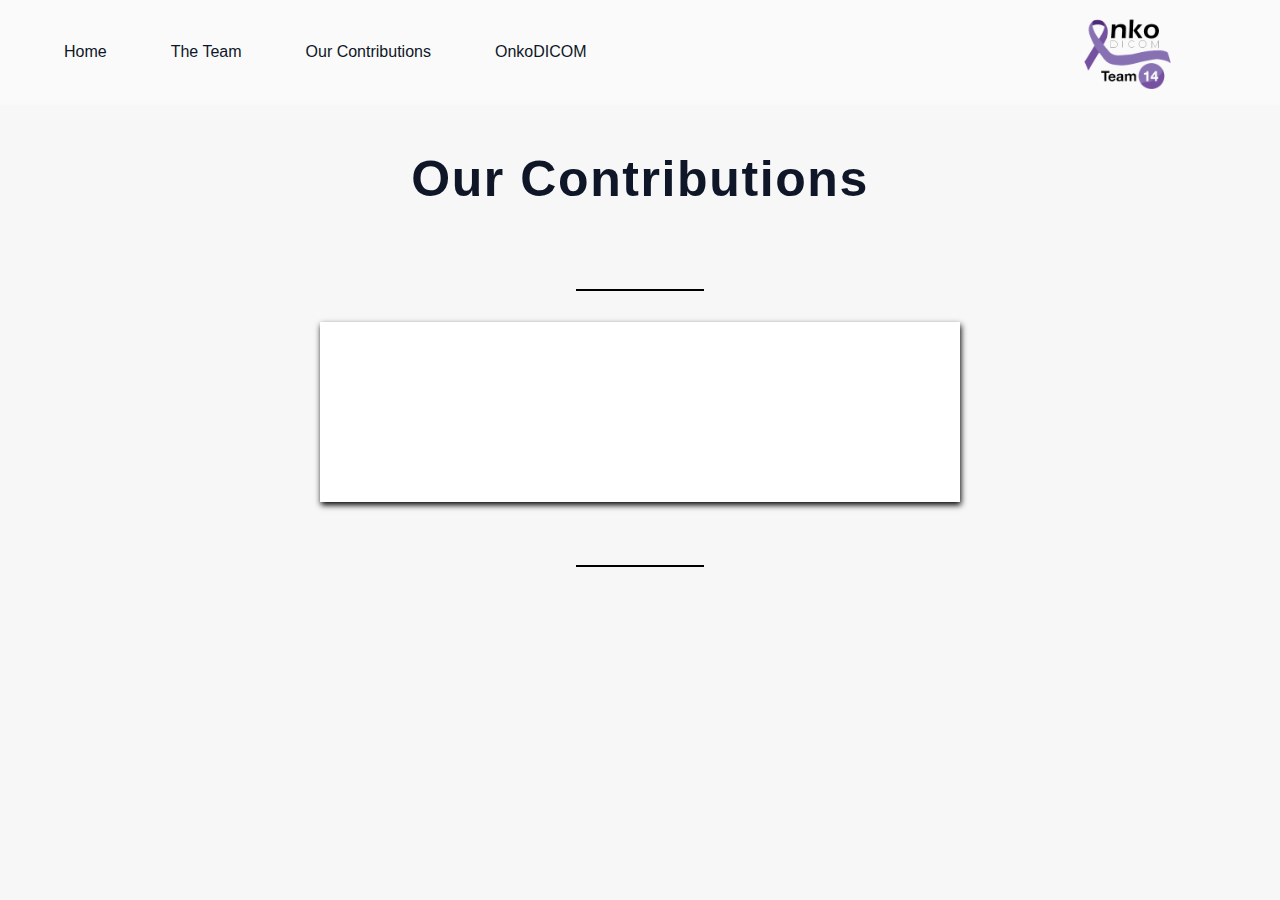
==== Contributions.html @ a9c03932 "fix" ====
<!DOCTYPE html>
<html lang="en">
<head>
    <meta charset="UTF-8">
    <meta name="viewport" content="width=device-width, initial-scale=1.0">
    <link rel="stylesheet" href="onko.css" type="text/css">

    <title>Onko Team 14</title>
</head>
<body>
    <nav class="nav-bar" id="nav">
        <img src="Assets/onkot14test.png" alt="#" class="logo">
        <ul class="links" id="link-list">
            <li><a class="link-view" href="index.html">Home</a></li>
            <li><a class="link-view" href="TheTeam.html">The Team</a></li>
            <li><a class="link-view" href="Contributions.html">Our Contributions</a></li>
            <li><a class="link-view" href="https://github.com/didymo/OnkoDICOM">OnkoDICOM</a></li>
            
        </ul>
    </nav>

    <section class="item-container">

        <h1 class=title>Our Contributions</h1>

        <div class="line"></div>

        <section class="contact-section">

            
        </section>

        <div class="line"></div>
    
    </section>
</body>
</html>
---- onko.css ----
/* initial zero settings*/
* {
    padding: 0;
    margin: 0;
    box-sizing: border-box;
    
}

body {
    background-color: #f7f7f7;
    font-family: 'Roboto', sans-serif;
}

li {
    list-style: none;
}

a {
    text-decoration: none;
}

/* outer most container for items outside navigation bar */

.item-container {
    display: flex;
    flex-direction: column;
    align-items: center;
    margin:auto;
}

/* titles, headings, fonts, buttons */

.title {
    color: #0e1627;
    text-align: center;
    margin-top: 5vh;
    margin-bottom: 4vh;
    font-size: 50px;
    letter-spacing: 0.1rem;
    font-weight: 900;
}

.subtitles {
    color: #0e1627;
    text-align: center;
    margin-bottom: 0.3vh;
    padding-top: 0.9vh;
}

.line {
    width: 10vw;
    height: 2px;
    margin-top: 5vh;
    margin-bottom: 1.5vh;
    background-color: black;
   } 

/* Top Nav construction*/ 

.link-view {
    text-decoration: none;
    display: inline-block;
    position: relative;
    z-index: auto;
}

.link-view:after {
    background: none repeat scroll 0 0 transparent;
    bottom: 0;
    content: "";
    display: block;
    height: 2px;
    left: 20%;
    position: absolute;
    background: #0e1627;
    transition: width 0.3s ease 0s, left 0.3s ease 0s;
    width: 0;
}


.link-view:hover:after {
    width: 37%;
    left: 0;
}

 .nav-bar {
        height: auto;
        position: sticky;
        display: flex;
        top: 0;
        flex-flow: nowrap;
        flex-direction: row-reverse;
        align-items: center;
        background-color: #fafafa;
        z-index: 900;
    }

    .header {
        justify-content: space-between;
        background-color: #fafafa;
        align-items: center;
        margin: 0 auto;
        padding: 10px;
    }

    .logo {
        width: 16%;
        height: auto;
        align-self: flex-end; 
        padding-right: 100px;
    }

    .links {
        display: flex;
        background-color: #fafafa;
        width: 100%;
    }

    .link-view {
        display: inline-block;
        width: 100%;
        margin-left: 5vw;
        color: #0e1627;
    }

/*contact card section*/

.contact-section {
    background-color: #ffffff;
    width: 93vw;
    height: 20vh;
    margin: 2vh 4vw;
    box-shadow: 1px 3px 6px black;
    overflow: auto;  
}

#c-details {
    display: flex;
    flex-direction: column;
         
}

.details {
    margin: 1vh 1vw;
}

#c-info {
    margin-bottom: 1vh;
}

#c-list {
    margin-top: 3vh;
}

/* Services card section */

.services-section {
   background-color: #e0e9ea;
        width: 93vw;
        height: 53vh;
        margin: 2vh 4vw;
        box-shadow: 1px 3px 6px black;
        overflow: auto;
    }


#s-details {
    margin-left: 2vw;
    margin-top: 4vh;
}

   
/* large screen specific targeting */

@media screen and (min-width: 1025px) {
   .slider-container {
      
       width: 1080px;
       height: auto;
       max-height: 750px;
   }

  

   .contact-section {
       width: 50vw;
   }

   .services-section {
       width: 55vw;
       height: 710px;
   }
}

/* Mobile Section */

@media screen and (max-width: 1024px) {
    .nav-bar {
        display: flex;
        height: auto;
        position: sticky;
        flex-wrap: wrap;
        box-shadow: 0px 5px 5px black;
        top: 0;
    }

    .header {
        display: flex;
        justify-content: space-between;
        background-color: #ffffff;
        align-items: center;
        margin: 0 auto;
    }

    .logo {
        max-width: 27%;
        height: auto;
        align-self: flex-end; 
    }

    .links {
        display: none;
    }

    .links-click {
        background-color: #e0e9ea;
        width: 100%;
    }

    .link-view {
        display: inline-block;
        width: 100%;
        margin-left: 0.5vw;
        margin-bottom: 0.6vh;
        color: #0e1627;
    }

    /* for Mobile titles, headings, fonts, buttons */

    .title {
        font-size: 1.8rem;
    }


    h3 {
        text-align: center;
        color: #0e1627;
        margin-top: 4vh;
    }
    .slider-container {
        width: 93vw;
        height: 50vh;
    }


    /* Link underline effect */
    a {
        text-decoration: none;
        display: inline-block;
        position: relative;
    }

    .link-view:after {
        background: none repeat scroll 0 0 transparent;
        bottom: 0;
        content: "";
        display: block;
        height: 2px;
        left: 20%;
        position: absolute;
        background: #001f3f;
        transition: width 0.3s ease 0s, left 0.3s ease 0s;
        width: 0;
    }
    

    .link-view:hover:after {
        width: 15%;
        left: 0;
    }

    

    .item-container {
        display: flex;
        flex-direction: column;
        align-items: center;  
    }
}
/* Table Settings (Padding, borders, colours etc.) */
    #servicesTable {
        border-collapse: collapse;
        width: 100%;
    }

    #servicesTableTH, #servicesTableTD {
        padding: 6px;
        text-align: left;
        border-bottom: 3px solid #e0d7d7;
        border-right: 3px solid #e0d7d7;
    }

    #servicesTableTR:hover {
        background-color:#808080;
    }
        
    #servicesTableTR:nth-child(odd){
        background-color: #d2e9fa;
    }

    /* Map settings */
    #map {
        width: 40%;
        height: 400px;
        background-color: grey;
        margin-bottom: 30px;
    }

    #dragBox {
        width: 350px;
        height: 70px;
        padding: 10px;
        border: 1px solid #aaaaaa;
    }
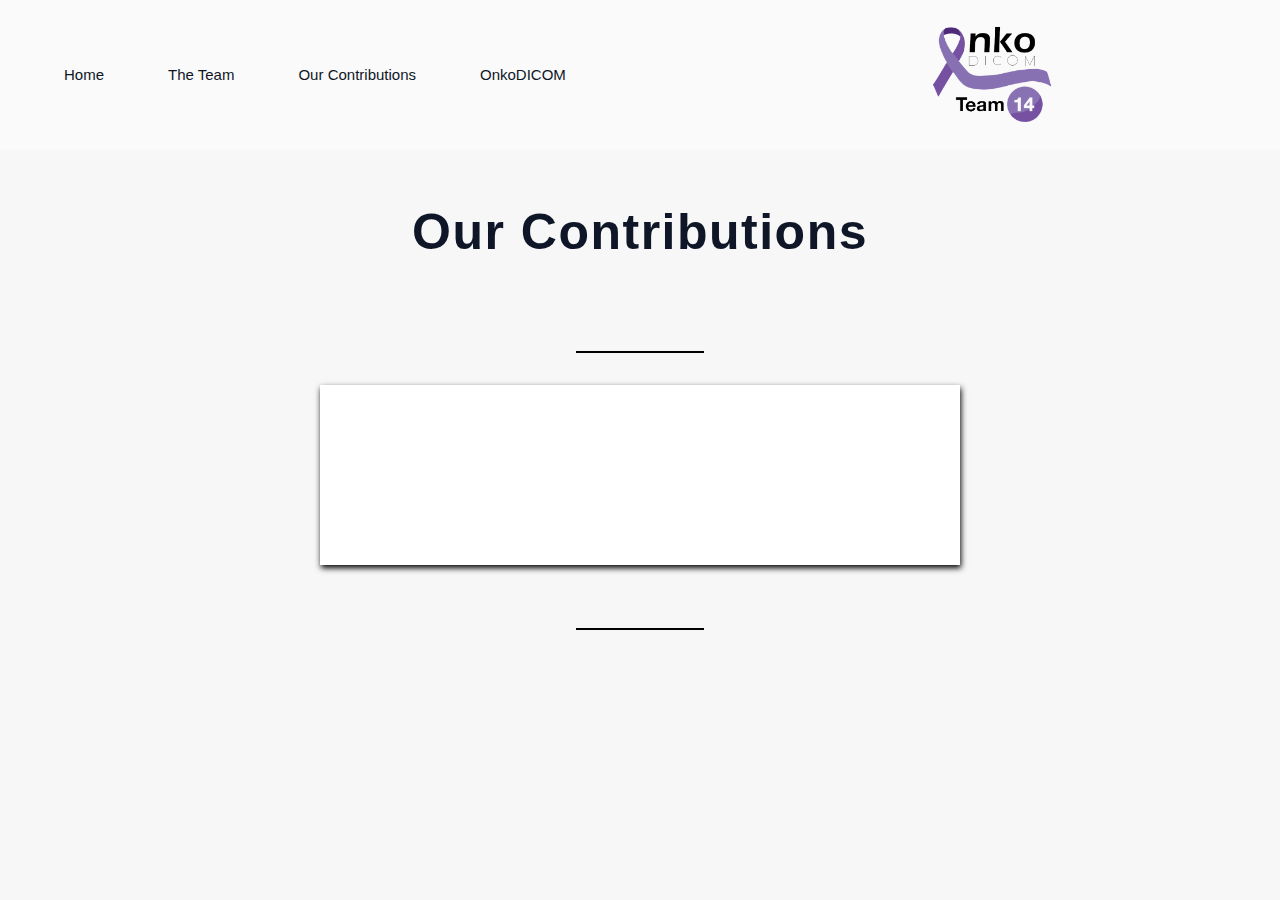
==== commit c1331646: "test" ====
--- a/Contributions.html
+++ b/Contributions.html
@@ -9,7 +9,14 @@
 </head>
 <body>
     <nav class="nav-bar" id="nav">
-        <img src="Assets/onkot14test.png" alt="#" class="logo">
+        <div class="header">
+            <div class="burger" id="burger-menu">
+                <div class="menu" id="line-one"></div>
+                <div class="menu" id="line-two"></div>
+                <div class="menu" id="line-three"></div>
+            </div>
+          <img src="Assets/onkot14test.png" alt="#" class="logo">
+        </div>
         <ul class="links" id="link-list">
             <li><a class="link-view" href="index.html">Home</a></li>
             <li><a class="link-view" href="TheTeam.html">The Team</a></li>
@@ -34,4 +41,5 @@
     
     </section>
 </body>
+<script src="burger.js"></script>
 </html>
--- a/onko.css
+++ b/onko.css
@@ -9,7 +9,6 @@
 
 body {
     background-color: #f7f7f7;
-    font-family: 'Roboto', sans-serif;
 }
 
 li {
@@ -18,6 +17,28 @@
 
 a {
     text-decoration: none;
+}
+
+html,body{font-family:Verdana,sans-serif;font-size:15px;line-height:1.5}html{overflow-x:hidden}
+h1{font-size:36px}h2{font-size:30px}h3{font-size:24px}h4{font-size:20px}h5{font-size:18px}h6{font-size:16px}
+h1,h2,h3,h4,h5,h6{font-family:Verdana,sans-serif;font-weight:400;margin:10px 0}
+
+.info-heading{
+
+    text-align: right; 
+    top:60px; 
+    right:100px; 
+    position:relative;
+
+}
+
+.info-p{
+
+    left:100px; 
+    top:70px; 
+    text-align: justify; 
+    text-justify: inter-word; 
+    position:relative;
 }
 
 /* outer most container for items outside navigation bar */
@@ -28,6 +49,30 @@
     align-items: center;
     margin:auto;
 }
+
+.ss {
+    width:1000px;
+    position:relative;
+    left: 100px;
+  }
+  
+  .text {
+    z-index:1;
+    background: rgba(247, 247, 247, 0.9);
+    color: #000000;
+    width: 1070px;
+    height: 450px;
+    font-size: 15px;
+    position: absolute;
+    margin:150px auto;
+    text-align: center;
+  }
+
+  .box{
+    width: 1200px; 
+    z-index: -100; 
+    background-color: #c6ced1; 
+  }
 
 /* titles, headings, fonts, buttons */
 
@@ -80,7 +125,7 @@
 
 
 .link-view:hover:after {
-    width: 37%;
+    width: 45%;
     left: 0;
 }
 
@@ -101,14 +146,12 @@
         background-color: #fafafa;
         align-items: center;
         margin: 0 auto;
-        padding: 10px;
     }
 
     .logo {
-        width: 16%;
+        max-width: 40%;
         height: auto;
         align-self: flex-end; 
-        padding-right: 100px;
     }
 
     .links {
@@ -201,14 +244,13 @@
         height: auto;
         position: sticky;
         flex-wrap: wrap;
-        box-shadow: 0px 5px 5px black;
         top: 0;
     }
 
     .header {
         display: flex;
         justify-content: space-between;
-        background-color: #ffffff;
+        background-color: #fafafa;
         align-items: center;
         margin: 0 auto;
     }
@@ -217,6 +259,36 @@
         max-width: 27%;
         height: auto;
         align-self: flex-end; 
+    }
+
+    .burger {
+        display: flex;
+        flex-direction: column;
+        transition: transform 0.5s ease;
+       
+    }
+
+    .burger-click {
+        display: flex;
+        flex-direction: column;
+        transition: transform 0.5s ease;
+        transform: rotate(90deg);
+    }
+
+    .burger div{
+     background: #001f3f;
+     width: 20px;
+     height: 3px;
+     margin: 2px;
+     border-radius: 2px;
+    }
+
+    .burger-click div {
+    background: #001f3f;
+    width: 20px;
+    height: 3px;
+    margin: 2px;
+    border-radius: 2px;
     }
 
     .links {
@@ -236,7 +308,51 @@
         color: #0e1627;
     }
 
+    .ss {
+        width:500px;
+        position:relative;
+        left: 50px;
+      }
+      
+      .text {
+        z-index:1;
+        background: rgba(247, 247, 247, 0.9);
+        color: #000000;
+        width: 535px;
+        height: 220px;
+        font-size: 15px;
+        position: absolute;
+        margin:80px auto;
+        text-align: center;
+      }
+    
+      .box{
+        width: 600px; 
+        z-index: -100; 
+        background-color: #c6ced1; 
+      }
+
     /* for Mobile titles, headings, fonts, buttons */
+
+    .info-heading{
+
+        font-size: 20px;
+        text-align: right; 
+        top:20px; 
+        right:40px; 
+        position:relative;
+
+    }
+
+    .info-p{
+
+        font-size: 8.5px;
+        left:10px; 
+        top:20px; 
+        text-align: justify; 
+        text-justify: inter-word; 
+        position:relative;
+    }
 
     .title {
         font-size: 1.8rem;
@@ -273,7 +389,6 @@
         transition: width 0.3s ease 0s, left 0.3s ease 0s;
         width: 0;
     }
-    
 
     .link-view:hover:after {
         width: 15%;
@@ -281,45 +396,9 @@
     }
 
     
-
     .item-container {
         display: flex;
         flex-direction: column;
         align-items: center;  
     }
 }
-/* Table Settings (Padding, borders, colours etc.) */
-    #servicesTable {
-        border-collapse: collapse;
-        width: 100%;
-    }
-
-    #servicesTableTH, #servicesTableTD {
-        padding: 6px;
-        text-align: left;
-        border-bottom: 3px solid #e0d7d7;
-        border-right: 3px solid #e0d7d7;
-    }
-
-    #servicesTableTR:hover {
-        background-color:#808080;
-    }
-        
-    #servicesTableTR:nth-child(odd){
-        background-color: #d2e9fa;
-    }
-
-    /* Map settings */
-    #map {
-        width: 40%;
-        height: 400px;
-        background-color: grey;
-        margin-bottom: 30px;
-    }
-
-    #dragBox {
-        width: 350px;
-        height: 70px;
-        padding: 10px;
-        border: 1px solid #aaaaaa;
-    }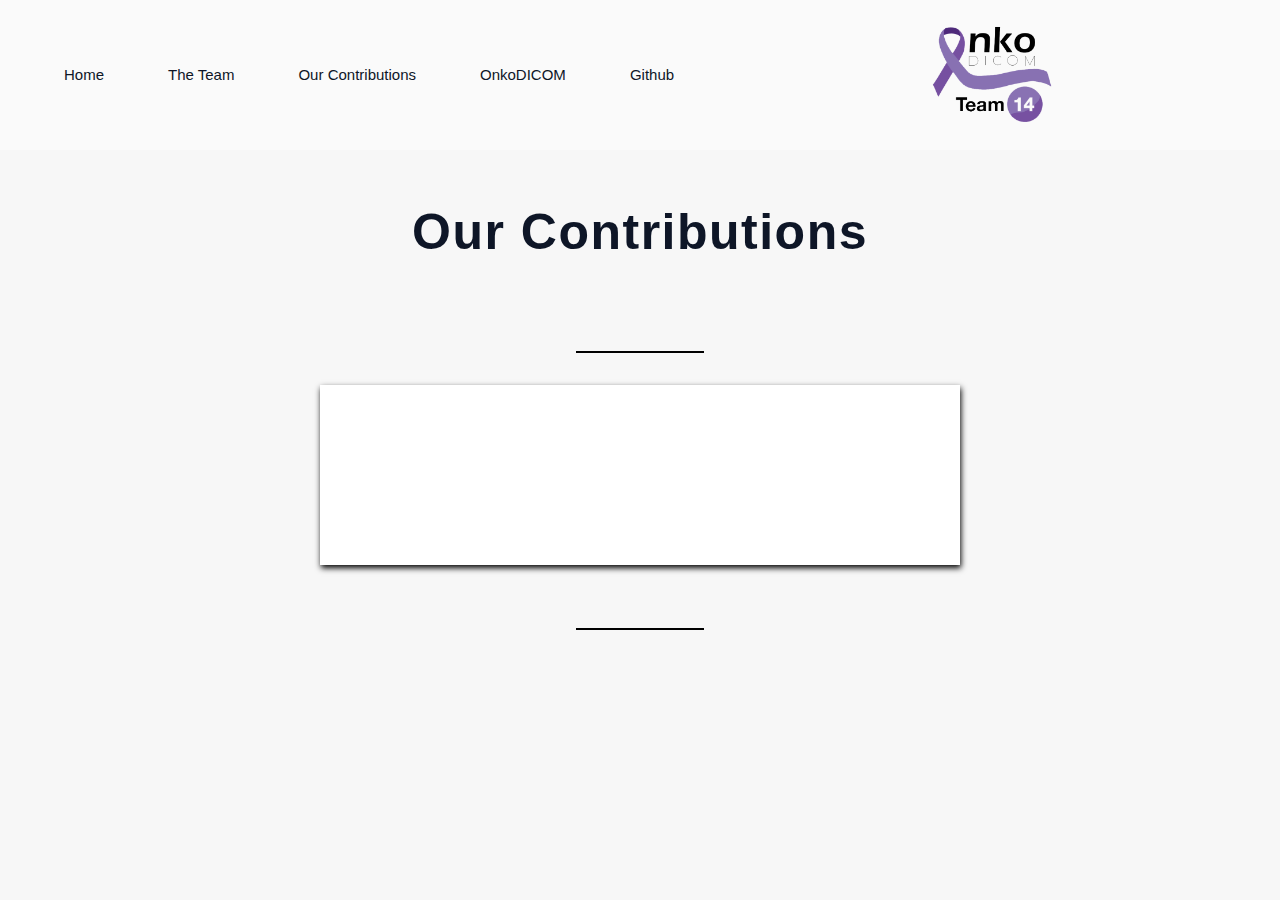
==== commit 2fa4c23a: "update" ====
--- a/Contributions.html
+++ b/Contributions.html
@@ -21,7 +21,8 @@
             <li><a class="link-view" href="index.html">Home</a></li>
             <li><a class="link-view" href="TheTeam.html">The Team</a></li>
             <li><a class="link-view" href="Contributions.html">Our Contributions</a></li>
-            <li><a class="link-view" href="https://github.com/didymo/OnkoDICOM">OnkoDICOM</a></li>
+            <li><a class="link-view" href="https://onkodicom.com.au/">OnkoDICOM</a></li>
+            <li><a class="link-view" href="https://github.com/didymo/OnkoDICOM">Github</a></li>
             
         </ul>
     </nav>
--- a/onko.css
+++ b/onko.css
@@ -309,25 +309,25 @@
     }
 
     .ss {
-        width:500px;
+        width:350px;
         position:relative;
-        left: 50px;
+        left: 35px;
       }
       
       .text {
         z-index:1;
         background: rgba(247, 247, 247, 0.9);
         color: #000000;
-        width: 535px;
-        height: 220px;
+        width: 400px;
+        height: 200px;
         font-size: 15px;
         position: absolute;
-        margin:80px auto;
+        margin:40px auto;
         text-align: center;
       }
     
       .box{
-        width: 600px; 
+        width: 420px; 
         z-index: -100; 
         background-color: #c6ced1; 
       }
@@ -336,18 +336,18 @@
 
     .info-heading{
 
-        font-size: 20px;
+        font-size: 12px;
         text-align: right; 
-        top:20px; 
-        right:40px; 
+        top:10px; 
+        right:20px; 
         position:relative;
 
     }
 
     .info-p{
 
-        font-size: 8.5px;
-        left:10px; 
+        font-size: 6.2px;
+        left:8px; 
         top:20px; 
         text-align: justify; 
         text-justify: inter-word; 
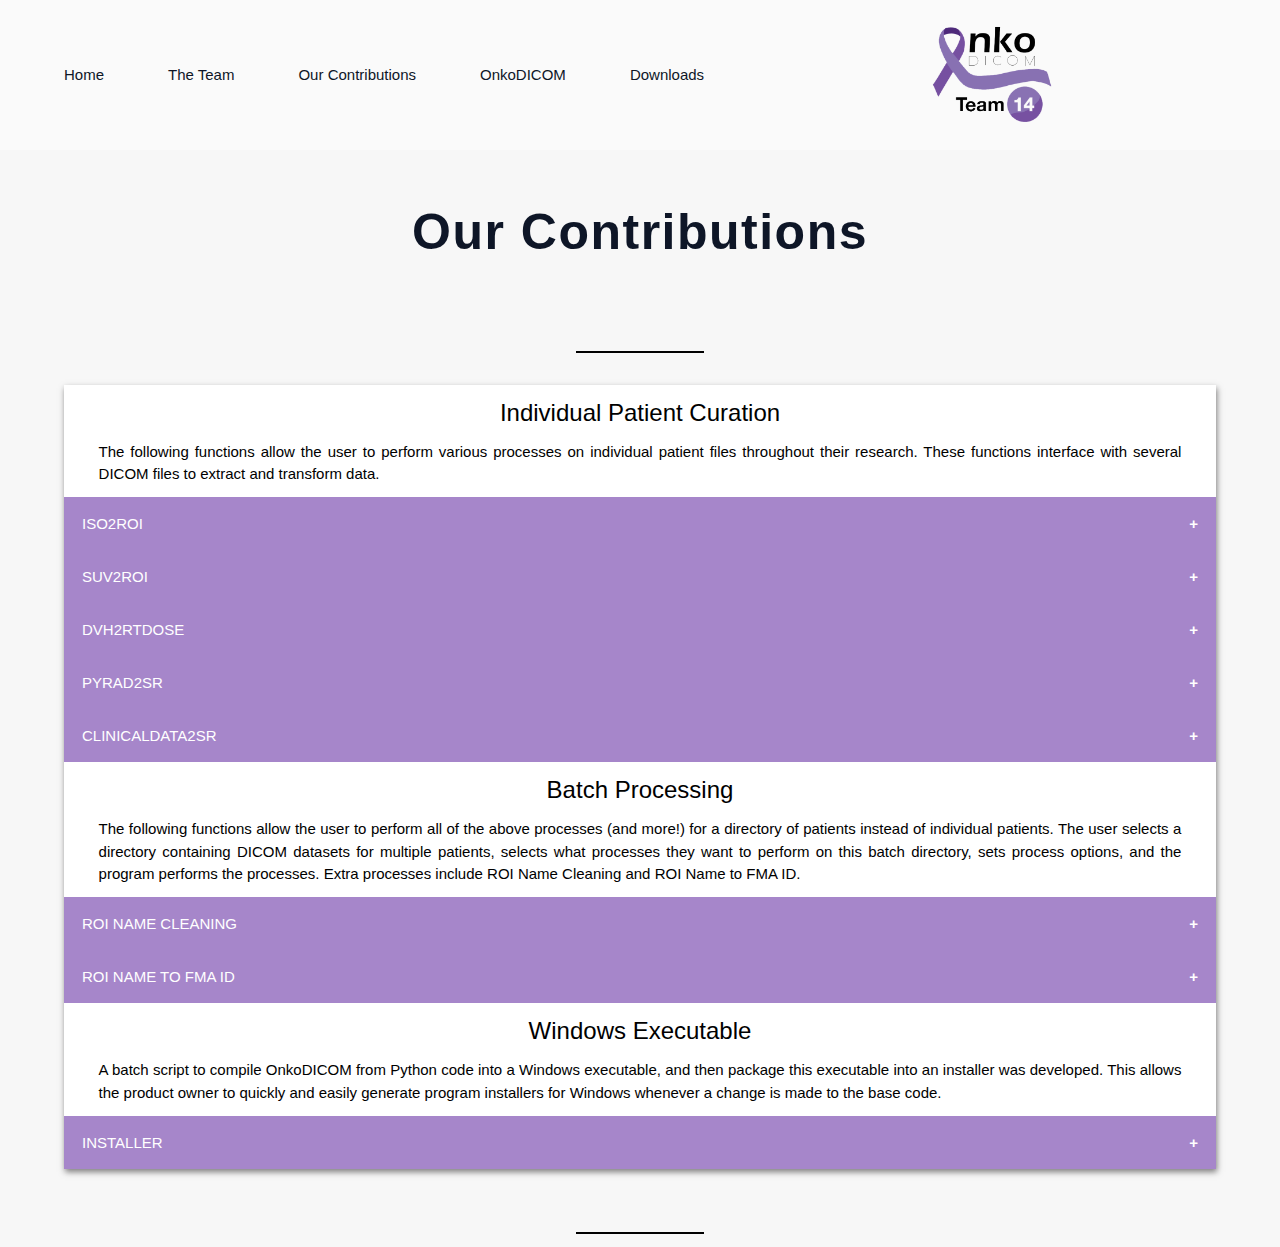
==== commit 421ed354: "updates" ====
--- a/Contributions.html
+++ b/Contributions.html
@@ -1,5 +1,6 @@
 <!DOCTYPE html>
 <html lang="en">
+
 <head>
     <meta charset="UTF-8">
     <meta name="viewport" content="width=device-width, initial-scale=1.0">
@@ -7,6 +8,7 @@
 
     <title>Onko Team 14</title>
 </head>
+
 <body>
     <nav class="nav-bar" id="nav">
         <div class="header">
@@ -15,15 +17,15 @@
                 <div class="menu" id="line-two"></div>
                 <div class="menu" id="line-three"></div>
             </div>
-          <img src="Assets/onkot14test.png" alt="#" class="logo">
+            <img src="Assets/onkot14test.png" alt="#" class="logo">
         </div>
         <ul class="links" id="link-list">
             <li><a class="link-view" href="index.html">Home</a></li>
             <li><a class="link-view" href="TheTeam.html">The Team</a></li>
             <li><a class="link-view" href="Contributions.html">Our Contributions</a></li>
             <li><a class="link-view" href="https://onkodicom.com.au/">OnkoDICOM</a></li>
-            <li><a class="link-view" href="https://github.com/didymo/OnkoDICOM">Github</a></li>
-            
+            <li><a class="link-view" href="https://github.com/didymo/OnkoDICOM/tags">Downloads</a></li>
+
         </ul>
     </nav>
 
@@ -33,14 +35,79 @@
 
         <div class="line"></div>
 
-        <section class="contact-section">
+        <section class="contact-section" style="max-height: 5000px;">
+            <h3 style="text-align: center;">Individual Patient Curation</h3>
+            <p style="padding: 0% 3% 1%; text-align: justify;">The following functions allow the user to perform various processes on individual patient files throughout their research. These functions interface with several DICOM files to extract and transform data. </p>
+<button class="collapsible">ISO2ROI</button>
+<div class="content">
+    <p> This function interfaces with the RTDOSE file of a patient to extract radiation dose data, converts lines of isodose into ROIs
+    and saves them into an associated RTSTRUCT file.
+    The range of levels to convert isodoses into ROIs can be changed, with values in centiGray (cGy) or percentage of prescription dose.
+    This r=equired developing new functionality to convert coordinates to pixel values and vice versa to calculate coordinates of radiation dose values and generate contours around these values.
+    </p>
+</div>
+<button class="collapsible">SUV2ROI</button>
+<div class="content">
+    <p> This function interfaces with DICOM PET files to extract PET scan data and other required information, converts this into units of Standardised Uptake Value, 
+      then calculates SUV level contours for integers (1, 2, 3, …). These are then turned into Regions of Interest (ROIs) and saved into DICOM RTSTRUCT files. 
+      This required developing new functionality to convert coordinates to pixel values and vice versa to calculate coordinates of radiation dose values and generate contours around these values. 
+      It also required mathematical operations to convert between pixel units and SUV units.
+    </p>
+</div>
+<button class="collapsible">DVH2RTDOSE</button>
+<div class="content">
+  <p>This function interfaces with DICOM RTDOSE, RTPLAN, and RTSTRUCT files to extract radiation dose data and calculate a Dose Volume Histogram.
+    This DVH data is then converted into a standardised format and saved back into the RTDOSE file. 
+    This required developing new functionality to convert DVH data into a standard format and writing this into DICOM RTDOSE files. 
+    This process is done automatically when DVH values are calculated, which is initiated manually by the user either once a patient has been loaded or when prompted during patient loading, as this process takes a long time. 
+    If DVH data is found inside an RTDOSE file when a file of this nature is opened, then DVH data is extracted from this file and displayed automatically.
+  </p>
+</div>
+<button class="collapsible">PYRAD2SR</button>
+<div class="content">
+  <p>This function performs radiomics (a method that extracts features from medical images, known as radiomic features, that can aid a doctor in uncovering tumor patterns and characteristics that cannot be seen by the naked eye) and stores this data into a DICOM SR file. 
+    This required developing new functionality to generate DICOM SR files that are compliant to the existing standard, and storing radiomics data into these new SR files.</p>
+</div>
+<button class="collapsible">CLINICALDATA2SR</button>
+<div class="content">
+  <p>This function allows the user to select a comma separated value (CSV) file containing a list of clinical data for different patients, matches the patient ID in the CSV file to the patient ID of the selected DICOM dataset, and extracts matching patient clinical data information from this CSV. 
+      This data is then saved into a newly-generated DICOM SR file, and linked to the patient’s dataset. The opposite can also be performed - extracting data from a DICOM SR file and saving it into a CSV file. 
+      This required developing new functionality to generate DICOM SR files, extract clinical data from a CSV file, and display this data. </p>
+</div>
 
-            
+
+<h3 style="text-align: center;">Batch Processing</h3>
+<p style="padding: 0% 3% 1%; text-align: justify;">The following functions allow the user to perform all of the above processes (and more!) for a directory of patients instead of individual patients. 
+The user selects a directory containing DICOM datasets for multiple patients, selects what processes they want to perform on this batch directory, sets process options, and the program performs the processes. Extra processes include ROI Name Cleaning and ROI Name to FMA ID.</p>
+<button class="collapsible">ROI NAME CLEANING</button>
+<div class="content">
+  <p>This function allows the user to rename ROIs to one of the standard organ names according to a CSV file located in the application’s directory, or delete an ROI. 
+    This requires loading each RTSTRUCT in the batch directory and listing each unique ROI name. If two ROIs share the same name, then this ROI is listed once and the datasets containing this ROI are displayed in a drop-down list. 
+    The same process is applied to each ROI of the same name in each dataset containing this ROI.
+</p>
+</div>
+<button class="collapsible">ROI NAME TO FMA ID</button>
+<div class="content">
+  <p>This function allows the user to rename ROIs from standard organ names to the corresponding Foundational Model of Anatomy (FMA) ID. 
+      This is done automatically for each ROI name that matches a standard organ name (according to a CSV file located in the application’s directory).
+</p>
+</div>
+<h3 style="text-align: center;">Windows Executable</h3>
+<p style="padding: 0% 3% 1%; text-align: justify;">A batch script to compile OnkoDICOM from Python code into a Windows executable, and then package this executable into an installer was developed. This allows the product owner to quickly and easily generate program installers for Windows whenever a change is made to the base code. </p>
+<button class="collapsible">INSTALLER</button>
+<div class="content">
+  <p>OnkoDICOM is now in beta! A download for the latest release of can be found 
+
+    <a href="https://github.com/didymo/OnkoDICOM/tags">here.</a>
+    
+    Simply download the installer and follow the installation process!
+    </p>
         </section>
 
         <div class="line"></div>
-    
+
     </section>
 </body>
 <script src="burger.js"></script>
-</html>
+
+</html>--- a/onko.css
+++ b/onko.css
@@ -1,10 +1,9 @@
-
 /* initial zero settings*/
+
 * {
     padding: 0;
     margin: 0;
     box-sizing: border-box;
-    
 }
 
 body {
@@ -19,27 +18,52 @@
     text-decoration: none;
 }
 
-html,body{font-family:Verdana,sans-serif;font-size:15px;line-height:1.5}html{overflow-x:hidden}
-h1{font-size:36px}h2{font-size:30px}h3{font-size:24px}h4{font-size:20px}h5{font-size:18px}h6{font-size:16px}
-h1,h2,h3,h4,h5,h6{font-family:Verdana,sans-serif;font-weight:400;margin:10px 0}
-
-.info-heading{
-
-    text-align: right; 
-    top:60px; 
-    right:100px; 
-    position:relative;
-
-}
-
-.info-p{
-
-    left:100px; 
-    top:70px; 
-    text-align: justify; 
-    text-justify: inter-word; 
-    position:relative;
-}
+html,
+body {
+    font-family: Verdana, sans-serif;
+    font-size: 15px;
+    line-height: 1.5
+}
+
+html {
+    overflow-x: hidden
+}
+
+h1 {
+    font-size: 36px
+}
+
+h2 {
+    font-size: 30px
+}
+
+h3 {
+    font-size: 24px
+}
+
+h4 {
+    font-size: 20px
+}
+
+h5 {
+    font-size: 18px
+}
+
+h6 {
+    font-size: 16px
+}
+
+h1,
+h2,
+h3,
+h4,
+h5,
+h6 {
+    font-family: Verdana, sans-serif;
+    font-weight: 400;
+    margin: 10px 0
+}
+
 
 /* outer most container for items outside navigation bar */
 
@@ -47,32 +71,51 @@
     display: flex;
     flex-direction: column;
     align-items: center;
-    margin:auto;
-}
+    margin: auto;
+}
+
+
+/* Home page image/info */
 
 .ss {
-    width:1000px;
-    position:relative;
+    width: 1000px;
+    position: relative;
     left: 100px;
-  }
-  
-  .text {
-    z-index:1;
+}
+
+.text {
+    z-index: 1;
     background: rgba(247, 247, 247, 0.9);
     color: #000000;
     width: 1070px;
     height: 450px;
     font-size: 15px;
     position: absolute;
-    margin:150px auto;
+    margin: 150px auto;
     text-align: center;
-  }
-
-  .box{
-    width: 1200px; 
-    z-index: -100; 
-    background-color: #c6ced1; 
-  }
+}
+
+.box {
+    width: 1200px;
+    z-index: -100;
+    background-color: #a686ca;
+}
+
+.info-heading {
+    text-align: right;
+    top: 60px;
+    right: 100px;
+    position: relative;
+}
+
+.info-p {
+    left: 100px;
+    top: 70px;
+    text-align: justify;
+    text-justify: inter-word;
+    position: relative;
+}
+
 
 /* titles, headings, fonts, buttons */
 
@@ -83,7 +126,7 @@
     margin-bottom: 4vh;
     font-size: 50px;
     letter-spacing: 0.1rem;
-    font-weight: 900;
+    font-weight: 550;
 }
 
 .subtitles {
@@ -99,9 +142,10 @@
     margin-top: 5vh;
     margin-bottom: 1.5vh;
     background-color: black;
-   } 
-
-/* Top Nav construction*/ 
+}
+
+
+/* Top Nav construction*/
 
 .link-view {
     text-decoration: none;
@@ -123,65 +167,63 @@
     width: 0;
 }
 
-
 .link-view:hover:after {
     width: 45%;
     left: 0;
 }
 
- .nav-bar {
-        height: auto;
-        position: sticky;
-        display: flex;
-        top: 0;
-        flex-flow: nowrap;
-        flex-direction: row-reverse;
-        align-items: center;
-        background-color: #fafafa;
-        z-index: 900;
-    }
-
-    .header {
-        justify-content: space-between;
-        background-color: #fafafa;
-        align-items: center;
-        margin: 0 auto;
-    }
-
-    .logo {
-        max-width: 40%;
-        height: auto;
-        align-self: flex-end; 
-    }
-
-    .links {
-        display: flex;
-        background-color: #fafafa;
-        width: 100%;
-    }
-
-    .link-view {
-        display: inline-block;
-        width: 100%;
-        margin-left: 5vw;
-        color: #0e1627;
-    }
+.nav-bar {
+    height: auto;
+    position: sticky;
+    display: flex;
+    top: 0;
+    flex-flow: nowrap;
+    flex-direction: row-reverse;
+    align-items: center;
+    background-color: #fafafa;
+    z-index: 900;
+}
+
+.header {
+    justify-content: space-between;
+    background-color: #fafafa;
+    align-items: center;
+    margin: 0 auto;
+}
+
+.logo {
+    max-width: 40%;
+    height: auto;
+    align-self: flex-end;
+}
+
+.links {
+    display: flex;
+    background-color: #fafafa;
+    width: 100%;
+}
+
+.link-view {
+    display: inline-block;
+    width: 100%;
+    margin-left: 5vw;
+    color: #0e1627;
+}
+
 
 /*contact card section*/
 
 .contact-section {
     background-color: #ffffff;
-    width: 93vw;
-    height: 20vh;
-    margin: 2vh 4vw;
-    box-shadow: 1px 3px 6px black;
-    overflow: auto;  
+    max-width: 90vw;
+    min-height: 5vh;
+    margin: 2vh 2vw;
+    box-shadow: 1px 3px 6px #7e7d7d;
 }
 
 #c-details {
     display: flex;
     flex-direction: column;
-         
 }
 
 .details {
@@ -196,45 +238,110 @@
     margin-top: 3vh;
 }
 
-/* Services card section */
-
-.services-section {
-   background-color: #e0e9ea;
-        width: 93vw;
-        height: 53vh;
-        margin: 2vh 4vw;
-        box-shadow: 1px 3px 6px black;
-        overflow: auto;
-    }
-
-
-#s-details {
-    margin-left: 2vw;
-    margin-top: 4vh;
-}
-
-   
-/* large screen specific targeting */
+/* Collapsibles in contribution section */ 
+.collapsible {
+    background-color: #a686ca;
+    color: white;
+    cursor: pointer;
+    padding: 18px;
+    width: 100%;
+    border: none;
+    text-align: left;
+    outline: none;
+    font-size: 15px;
+  }
+  
+  .active, .collapsible:hover {
+    background-color: #555;
+  }
+  
+  .collapsible:after {
+    content: '\002B';
+    color: white;
+    font-weight: bold;
+    float: right;
+    margin-left: 5px;
+  }
+  
+  .active:after {
+    content: "\2212";
+  }
+  
+  .content {
+    padding: 0 18px;
+    max-height: 0;
+    overflow: hidden;
+    transition: max-height 0.2s ease-out;
+    background-color: #f1f1f1;
+  }
+/* The Team List */
+
+.profile-pics {
+    max-width: 200px;
+    max-height: 200px;
+}
+
+.flex {
+    display: flex;
+    flex-direction: row;
+}
+
+.team-list-parent {
+    display: flex;
+    flex-direction: column;
+    padding-top: 5%;
+    padding-left: 20%;
+    flex-wrap: wrap;
+    height: 1050px;
+    width: 500px;
+}
+
+.team-list-parent2 {
+    display: flex;
+    flex-direction: column;
+    padding-top: 5%;
+    padding-left: 10%;
+    flex-wrap: wrap;
+    height: 1050px;
+    width: 500px;
+}
+
+.team-list {
+    margin: 20px 0;
+}
+
+.team-link {
+    font-size: 20px;
+}
+
+.team-name {
+    font-size: 25px;
+}
+
+.team-link:hover {
+    text-decoration: underline;
+    text-decoration: underline;
+}
+
+
+/* large screen specific targeting 
 
 @media screen and (min-width: 1025px) {
-   .slider-container {
-      
-       width: 1080px;
-       height: auto;
-       max-height: 750px;
-   }
-
-  
-
-   .contact-section {
-       width: 50vw;
-   }
-
-   .services-section {
-       width: 55vw;
-       height: 710px;
-   }
-}
+    .slider-container {
+        width: 1080px;
+        height: auto;
+        max-height: 750px;
+    }
+    .contact-section {
+        min-width: 50vw;
+    }
+    .services-section {
+        width: 55vw;
+        height: 710px;
+    }
+}
+*/
+
 
 /* Mobile Section */
 
@@ -246,7 +353,6 @@
         flex-wrap: wrap;
         top: 0;
     }
-
     .header {
         display: flex;
         justify-content: space-between;
@@ -254,52 +360,43 @@
         align-items: center;
         margin: 0 auto;
     }
-
     .logo {
         max-width: 27%;
         height: auto;
-        align-self: flex-end; 
-    }
-
+        align-self: flex-end;
+    }
     .burger {
         display: flex;
         flex-direction: column;
         transition: transform 0.5s ease;
-       
-    }
-
+    }
     .burger-click {
         display: flex;
         flex-direction: column;
         transition: transform 0.5s ease;
         transform: rotate(90deg);
     }
-
-    .burger div{
-     background: #001f3f;
-     width: 20px;
-     height: 3px;
-     margin: 2px;
-     border-radius: 2px;
-    }
-
+    .burger div {
+        background: #001f3f;
+        width: 20px;
+        height: 3px;
+        margin: 2px;
+        border-radius: 2px;
+    }
     .burger-click div {
-    background: #001f3f;
-    width: 20px;
-    height: 3px;
-    margin: 2px;
-    border-radius: 2px;
-    }
-
+        background: #001f3f;
+        width: 20px;
+        height: 3px;
+        margin: 2px;
+        border-radius: 2px;
+    }
     .links {
         display: none;
     }
-
     .links-click {
-        background-color: #e0e9ea;
+        background-color: #a686ca;
         width: 100%;
     }
-
     .link-view {
         display: inline-block;
         width: 100%;
@@ -307,58 +404,72 @@
         margin-bottom: 0.6vh;
         color: #0e1627;
     }
-
     .ss {
-        width:350px;
-        position:relative;
+        width: 350px;
+        position: relative;
         left: 35px;
-      }
-      
-      .text {
-        z-index:1;
+    }
+    .text {
+        z-index: 1;
         background: rgba(247, 247, 247, 0.9);
         color: #000000;
         width: 400px;
         height: 200px;
         font-size: 15px;
         position: absolute;
-        margin:40px auto;
+        margin: 40px auto;
         text-align: center;
-      }
-    
-      .box{
-        width: 420px; 
-        z-index: -100; 
-        background-color: #c6ced1; 
-      }
-
+    }
+    .box {
+        width: 420px;
+        z-index: -100;
+        background-color: #a686ca;
+    }
+    .profile-pics {
+        max-width: 150px;
+        max-height: 250px;
+    }
+    .team-list-parent {
+        padding-top: 5%;
+        padding-left: 8%;
+        width: 250px;
+    }
+    .team-list-parent2 {
+        padding-top: 5%;
+        padding-left: 4%;
+        width: 250px;
+    }
+    .team-list {
+        margin: 20px 0;
+    }
+    .team-link {
+        font-size: 10px;
+    }
+    .team-name {
+        font-size: 10px;
+    }
+    .contact-section {
+        max-height: 800px;
+    }
     /* for Mobile titles, headings, fonts, buttons */
-
-    .info-heading{
-
+    .info-heading {
         font-size: 12px;
-        text-align: right; 
-        top:10px; 
-        right:20px; 
-        position:relative;
-
-    }
-
-    .info-p{
-
+        text-align: right;
+        top: 10px;
+        right: 20px;
+        position: relative;
+    }
+    .info-p {
         font-size: 6.2px;
-        left:8px; 
-        top:20px; 
-        text-align: justify; 
-        text-justify: inter-word; 
-        position:relative;
-    }
-
+        left: 8px;
+        top: 20px;
+        text-align: justify;
+        text-justify: inter-word;
+        position: relative;
+    }
     .title {
         font-size: 1.8rem;
     }
-
-
     h3 {
         text-align: center;
         color: #0e1627;
@@ -368,15 +479,12 @@
         width: 93vw;
         height: 50vh;
     }
-
-
     /* Link underline effect */
     a {
         text-decoration: none;
         display: inline-block;
         position: relative;
     }
-
     .link-view:after {
         background: none repeat scroll 0 0 transparent;
         bottom: 0;
@@ -389,16 +497,13 @@
         transition: width 0.3s ease 0s, left 0.3s ease 0s;
         width: 0;
     }
-
     .link-view:hover:after {
         width: 15%;
         left: 0;
     }
-
-    
     .item-container {
         display: flex;
         flex-direction: column;
-        align-items: center;  
-    }
-}
+        align-items: center;
+    }
+}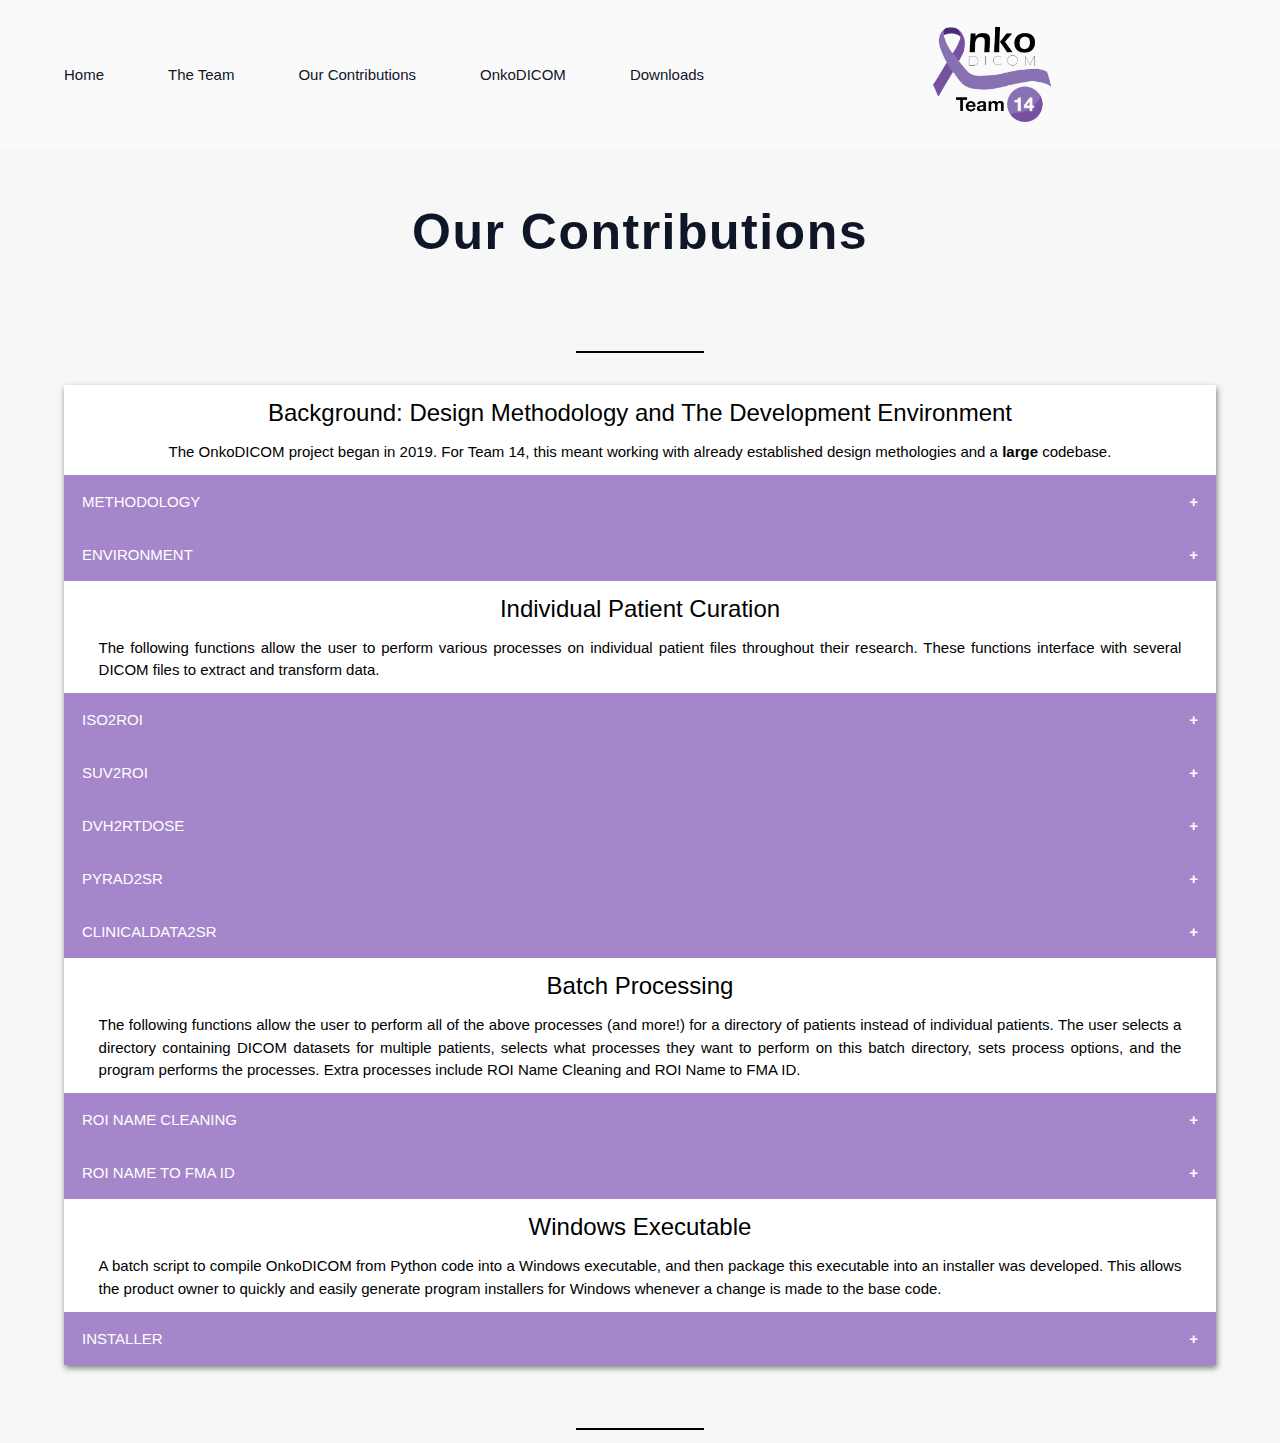
==== commit a101e09e: "update to include design meth and dev envir" ====
--- a/Contributions.html
+++ b/Contributions.html
@@ -10,6 +10,7 @@
 </head>
 
 <body>
+    <!--NAV BAR-->
     <nav class="nav-bar" id="nav">
         <div class="header">
             <div class="burger" id="burger-menu">
@@ -35,73 +36,147 @@
 
         <div class="line"></div>
 
+        <!--CONTENT-->
         <section class="contact-section" style="max-height: 5000px;">
-            <h3 style="text-align: center;">Individual Patient Curation</h3>
-            <p style="padding: 0% 3% 1%; text-align: justify;">The following functions allow the user to perform various processes on individual patient files throughout their research. These functions interface with several DICOM files to extract and transform data. </p>
-<button class="collapsible">ISO2ROI</button>
-<div class="content">
-    <p> This function interfaces with the RTDOSE file of a patient to extract radiation dose data, converts lines of isodose into ROIs
-    and saves them into an associated RTSTRUCT file.
-    The range of levels to convert isodoses into ROIs can be changed, with values in centiGray (cGy) or percentage of prescription dose.
-    This r=equired developing new functionality to convert coordinates to pixel values and vice versa to calculate coordinates of radiation dose values and generate contours around these values.
-    </p>
-</div>
-<button class="collapsible">SUV2ROI</button>
-<div class="content">
-    <p> This function interfaces with DICOM PET files to extract PET scan data and other required information, converts this into units of Standardised Uptake Value, 
-      then calculates SUV level contours for integers (1, 2, 3, …). These are then turned into Regions of Interest (ROIs) and saved into DICOM RTSTRUCT files. 
-      This required developing new functionality to convert coordinates to pixel values and vice versa to calculate coordinates of radiation dose values and generate contours around these values. 
-      It also required mathematical operations to convert between pixel units and SUV units.
-    </p>
-</div>
-<button class="collapsible">DVH2RTDOSE</button>
-<div class="content">
-  <p>This function interfaces with DICOM RTDOSE, RTPLAN, and RTSTRUCT files to extract radiation dose data and calculate a Dose Volume Histogram.
-    This DVH data is then converted into a standardised format and saved back into the RTDOSE file. 
-    This required developing new functionality to convert DVH data into a standard format and writing this into DICOM RTDOSE files. 
-    This process is done automatically when DVH values are calculated, which is initiated manually by the user either once a patient has been loaded or when prompted during patient loading, as this process takes a long time. 
-    If DVH data is found inside an RTDOSE file when a file of this nature is opened, then DVH data is extracted from this file and displayed automatically.
-  </p>
-</div>
-<button class="collapsible">PYRAD2SR</button>
-<div class="content">
-  <p>This function performs radiomics (a method that extracts features from medical images, known as radiomic features, that can aid a doctor in uncovering tumor patterns and characteristics that cannot be seen by the naked eye) and stores this data into a DICOM SR file. 
-    This required developing new functionality to generate DICOM SR files that are compliant to the existing standard, and storing radiomics data into these new SR files.</p>
-</div>
-<button class="collapsible">CLINICALDATA2SR</button>
-<div class="content">
-  <p>This function allows the user to select a comma separated value (CSV) file containing a list of clinical data for different patients, matches the patient ID in the CSV file to the patient ID of the selected DICOM dataset, and extracts matching patient clinical data information from this CSV. 
-      This data is then saved into a newly-generated DICOM SR file, and linked to the patient’s dataset. The opposite can also be performed - extracting data from a DICOM SR file and saving it into a CSV file. 
-      This required developing new functionality to generate DICOM SR files, extract clinical data from a CSV file, and display this data. </p>
-</div>
+
+            <!--DESIGN SECTION-->
+            <h3 style="text-align: center;">Background: Design Methodology and The Development Environment</h3>
+            <p style="padding: 0% 3% 1%; text-align: center;">
+                The OnkoDICOM project began in 2019. For Team 14, this meant working with already established design methologies and a <strong>large</strong> codebase.
+            </p>
+            <!--BUTTONS-->
+            <button class="collapsible">METHODOLOGY</button>
+            <div class="content">
+                <p>
+                    <h5><u>SCRUM</u></h5>
+                    The OnkoDICOM program was developed using the SCRUM project methodology. The main activities involved in this methodology are daily “stand-up” meetings, where each team member describes the work they will be doing that day, and weekly “sprints” (lists
+                    of tasks to be completed each week, broken down by tickets).
+
+                    <h5><u>Sprints</u></h5>
+                    Weekly sprints started and ended with a meeting with the team’s supervisors and clients, Ashley Maher and Dr. Andrew Miller. These meetings begun with the team covering the work completed in the previous sprint, and ended with the team outlining work
+                    that will be completed during the next sprint.
+
+                    <h5><u>Stand-Ups</u></h5>
+                    Daily stand-ups were conducted in a team Slack channel, as in-person stand-ups were rendered impractical by the COVID-19 pandemic. These stand-ups involved brief, one or two sentence messages from each team member on what tasks they will be working on
+                    that day.
+                </p>
+            </div>
+
+            <button class="collapsible">ENVIRONMENT</button>
+            <div class="content">
+                <p>
+
+                    <h5><u>Python/PySide6</u></h5>
+                    The OnkoDICOM program is written entirely in Python, using the PySide6 library for graphical user interface elements. As stated, the OnkoDICOM codebase was already large upon Team 14's project beginning as and such, the established language was to be
+                    used.
+
+                    <h5><u>SQLite</u></h5>
+                    SQLite was the main database language used by the OnkoDICOM program.
+
+                    <h5><u>Redmine</u></h5>
+                    Sprint tickets were managed within the web-based project management application Redmine. Weekly sprints and their subtasks would be uploaded into this workspace and their progress tracked. Redmine also housed important files for the team and other information
+                    such as meeting agendas and minutes.
+
+                    <h5><u>Slack</u></h5>
+                    The professional communication program Slack was utlisised for direct interaction between the product owner, SCRUM master and Team 14. The platform was also used as the place of organisation for additional meetings between the parties.
 
 
-<h3 style="text-align: center;">Batch Processing</h3>
-<p style="padding: 0% 3% 1%; text-align: justify;">The following functions allow the user to perform all of the above processes (and more!) for a directory of patients instead of individual patients. 
-The user selects a directory containing DICOM datasets for multiple patients, selects what processes they want to perform on this batch directory, sets process options, and the program performs the processes. Extra processes include ROI Name Cleaning and ROI Name to FMA ID.</p>
-<button class="collapsible">ROI NAME CLEANING</button>
-<div class="content">
-  <p>This function allows the user to rename ROIs to one of the standard organ names according to a CSV file located in the application’s directory, or delete an ROI. 
-    This requires loading each RTSTRUCT in the batch directory and listing each unique ROI name. If two ROIs share the same name, then this ROI is listed once and the datasets containing this ROI are displayed in a drop-down list. 
-    The same process is applied to each ROI of the same name in each dataset containing this ROI.
-</p>
-</div>
-<button class="collapsible">ROI NAME TO FMA ID</button>
-<div class="content">
-  <p>This function allows the user to rename ROIs from standard organ names to the corresponding Foundational Model of Anatomy (FMA) ID. 
-      This is done automatically for each ROI name that matches a standard organ name (according to a CSV file located in the application’s directory).
-</p>
-</div>
-<h3 style="text-align: center;">Windows Executable</h3>
-<p style="padding: 0% 3% 1%; text-align: justify;">A batch script to compile OnkoDICOM from Python code into a Windows executable, and then package this executable into an installer was developed. This allows the product owner to quickly and easily generate program installers for Windows whenever a change is made to the base code. </p>
-<button class="collapsible">INSTALLER</button>
-<div class="content">
-  <p>OnkoDICOM is now in beta! A download for the latest release of can be found 
+                    <h5><u>Virtual machines</u></h5>
+                    Emulated computer systems allowed the team to operate and test the program on different operating systems.
 
-    <a href="https://github.com/didymo/OnkoDICOM/tags">here.</a>
-    
-    Simply download the installer and follow the installation process!
-    </p>
+
+                    <h5><u>Github</u></h5>
+                    The version control system for the project which currently houses the OnkoDICOM program. The project was hosted on GitHub, and, at the request of the SCRUM master, each team could only create pull requests (which were used to add code and fix bugs), when
+                    they had a “token”. This token rotated between the teams as each team completed functionalities or created bug fixes that needed to be added to the main program. For each pull request one team made, the other two teams would test,
+                    review, suggest fixes, request changes, and ultimately approve the code.
+                </p>
+            </div>
+
+            <!--INDIVIDUAL PATIENT SECTION-->
+            <h3 style="text-align: center;">Individual Patient Curation</h3>
+            <p style="padding: 0% 3% 1%; text-align: justify;">
+                The following functions allow the user to perform various processes on individual patient files throughout their research. These functions interface with several DICOM files to extract and transform data.
+            </p>
+
+            <!--BUTTONS-->
+            <button class="collapsible">ISO2ROI</button>
+            <div class="content">
+                <p> This function interfaces with the RTDOSE file of a patient to extract radiation dose data, converts lines of isodose into ROIs and saves them into an associated RTSTRUCT file. The range of levels to convert isodoses into ROIs can be changed,
+                    with values in centiGray (cGy) or percentage of prescription dose. This required developing new functionality to convert coordinates to pixel values and vice versa to calculate coordinates of radiation dose values and generate contours
+                    around these values.
+                </p>
+                <br><a href="Assets/Onko/ISO2ROI.png">Example</a>
+            </div>
+
+            <button class="collapsible">SUV2ROI</button>
+            <div class="content">
+                <p> This function interfaces with DICOM PET files to extract PET scan data and other required information, converts this into units of Standardised Uptake Value, then calculates SUV level contours for integers (1, 2, 3, …). These are then
+                    turned into Regions of Interest (ROIs) and saved into DICOM RTSTRUCT files. This required developing new functionality to convert coordinates to pixel values and vice versa to calculate coordinates of radiation dose values and generate
+                    contours around these values. It also required mathematical operations to convert between pixel units and SUV units.
+                </p>
+                <br><a href="Assets/Onko/SUV2ROI.png">Example</a>
+            </div>
+
+            <button class="collapsible">DVH2RTDOSE</button>
+            <div class="content">
+                <p>This function interfaces with DICOM RTDOSE, RTPLAN, and RTSTRUCT files to extract radiation dose data and calculate a Dose Volume Histogram. This DVH data is then converted into a standardised format and saved back into the RTDOSE file.
+                    This required developing new functionality to convert DVH data into a standard format and writing this into DICOM RTDOSE files. This process is done automatically when DVH values are calculated, which is initiated manually by the user
+                    either once a patient has been loaded or when prompted during patient loading, as this process takes a long time. If DVH data is found inside an RTDOSE file when a file of this nature is opened, then DVH data is extracted from this
+                    file and displayed automatically.
+                </p>
+                <br><a href="Assets/Onko/DVH.png">Example</a>
+            </div>
+
+            <button class="collapsible">PYRAD2SR</button>
+            <div class="content">
+                <p>This function performs radiomics (a method that extracts features from medical images, known as radiomic features, that can aid a doctor in uncovering tumor patterns and characteristics that cannot be seen by the naked eye) and stores
+                    this data into a DICOM SR file. This required developing new functionality to generate DICOM SR files that are compliant to the existing standard, and storing radiomics data into these new SR files.
+                </p>
+                <br><a href="Assets/Onko/Pyrad2sr.png">Example</a>
+            </div>
+
+            <button class="collapsible">CLINICALDATA2SR</button>
+            <div class="content">
+                <p>This function allows the user to select a comma separated value (CSV) file containing a list of clinical data for different patients, matches the patient ID in the CSV file to the patient ID of the selected DICOM dataset, and extracts
+                    matching patient clinical data information from this CSV. This data is then saved into a newly-generated DICOM SR file, and linked to the patient’s dataset. The opposite can also be performed - extracting data from a DICOM SR file
+                    and saving it into a CSV file. This required developing new functionality to generate DICOM SR files, extract clinical data from a CSV file, and display this data.
+                </p>
+                <br><a href="Assets/Onko/Clinicalcsv.png">Example</a>
+            </div>
+
+            <!--BATCH SECTION-->
+            <h3 style="text-align: center;">Batch Processing</h3>
+            <p style="padding: 0% 3% 1%; text-align: justify;">The following functions allow the user to perform all of the above processes (and more!) for a directory of patients instead of individual patients. The user selects a directory containing DICOM datasets for multiple patients, selects what
+                processes they want to perform on this batch directory, sets process options, and the program performs the processes. Extra processes include ROI Name Cleaning and ROI Name to FMA ID.</p>
+
+            <button class="collapsible">ROI NAME CLEANING</button>
+            <div class="content">
+                <p>This function allows the user to rename ROIs to one of the standard organ names according to a CSV file located in the application’s directory, or delete an ROI. This requires loading each RTSTRUCT in the batch directory and listing each
+                    unique ROI name. If two ROIs share the same name, then this ROI is listed once and the datasets containing this ROI are displayed in a drop-down list. The same process is applied to each ROI of the same name in each dataset containing
+                    this ROI.
+                </p>
+                <br><a href="Assets/Onko/roiname.png">Example</a>
+            </div>
+
+            <button class="collapsible">ROI NAME TO FMA ID</button>
+            <div class="content">
+                <p>This function allows the user to rename ROIs from standard organ names to the corresponding Foundational Model of Anatomy (FMA) ID. This is done automatically for each ROI name that matches a standard organ name (according to a CSV file
+                    located in the application’s directory).
+                </p>
+                <br><a href="Assets/Onko/roifmaid.png">Example</a>
+            </div>
+
+            <!--WINDOWS EXE SECTION-->
+            <h3 style="text-align: center;">Windows Executable</h3>
+            <p style="padding: 0% 3% 1%; text-align: justify;">A batch script to compile OnkoDICOM from Python code into a Windows executable, and then package this executable into an installer was developed. This allows the product owner to quickly and easily generate program installers for Windows whenever
+                a change is made to the base code.
+            </p>
+
+            <button class="collapsible">INSTALLER</button>
+            <div class="content">
+                <p>OnkoDICOM is now in beta! A download for the latest release of can be found
+                    <a href="https://github.com/didymo/OnkoDICOM/tags">here.</a> Simply download the installer and follow the installation process!
+                </p>
         </section>
 
         <div class="line"></div>
--- a/onko.css
+++ b/onko.css
@@ -274,6 +274,7 @@
     transition: max-height 0.2s ease-out;
     background-color: #f1f1f1;
   }
+
 /* The Team List */
 
 .profile-pics {
